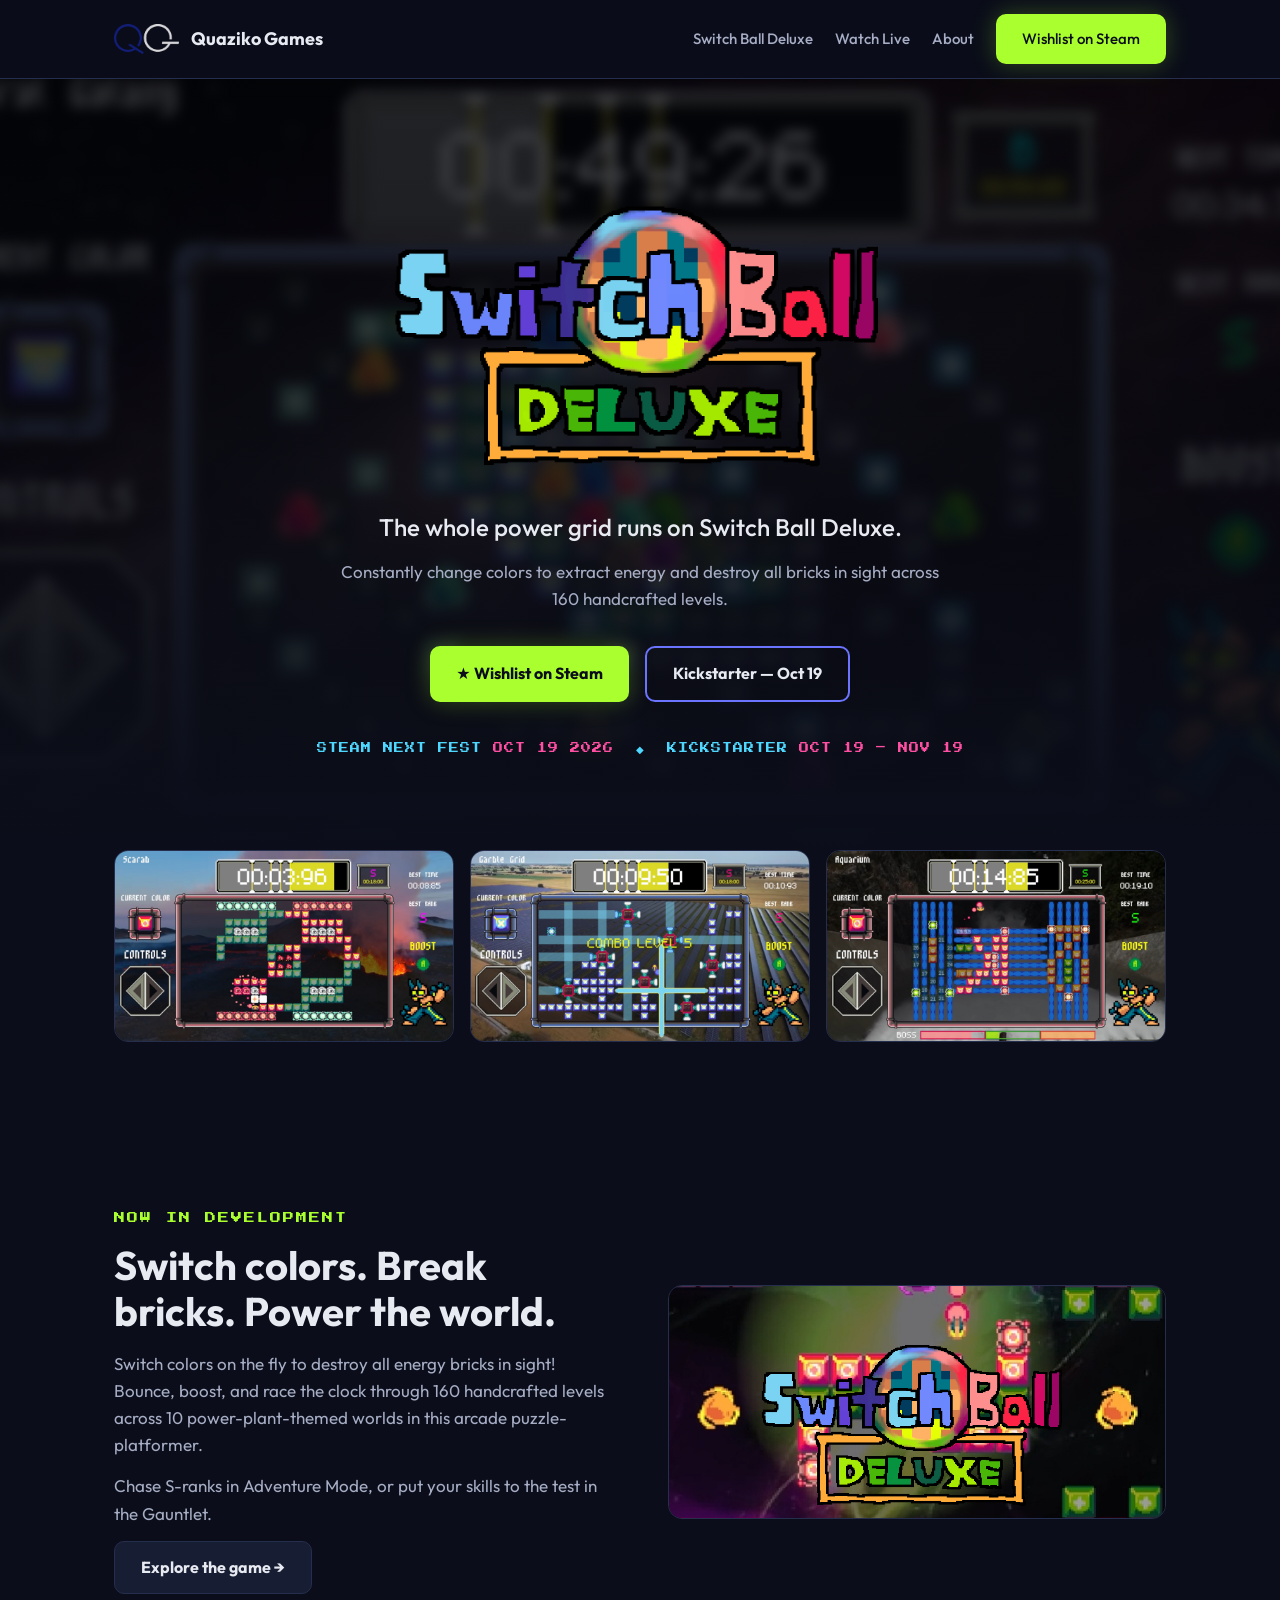
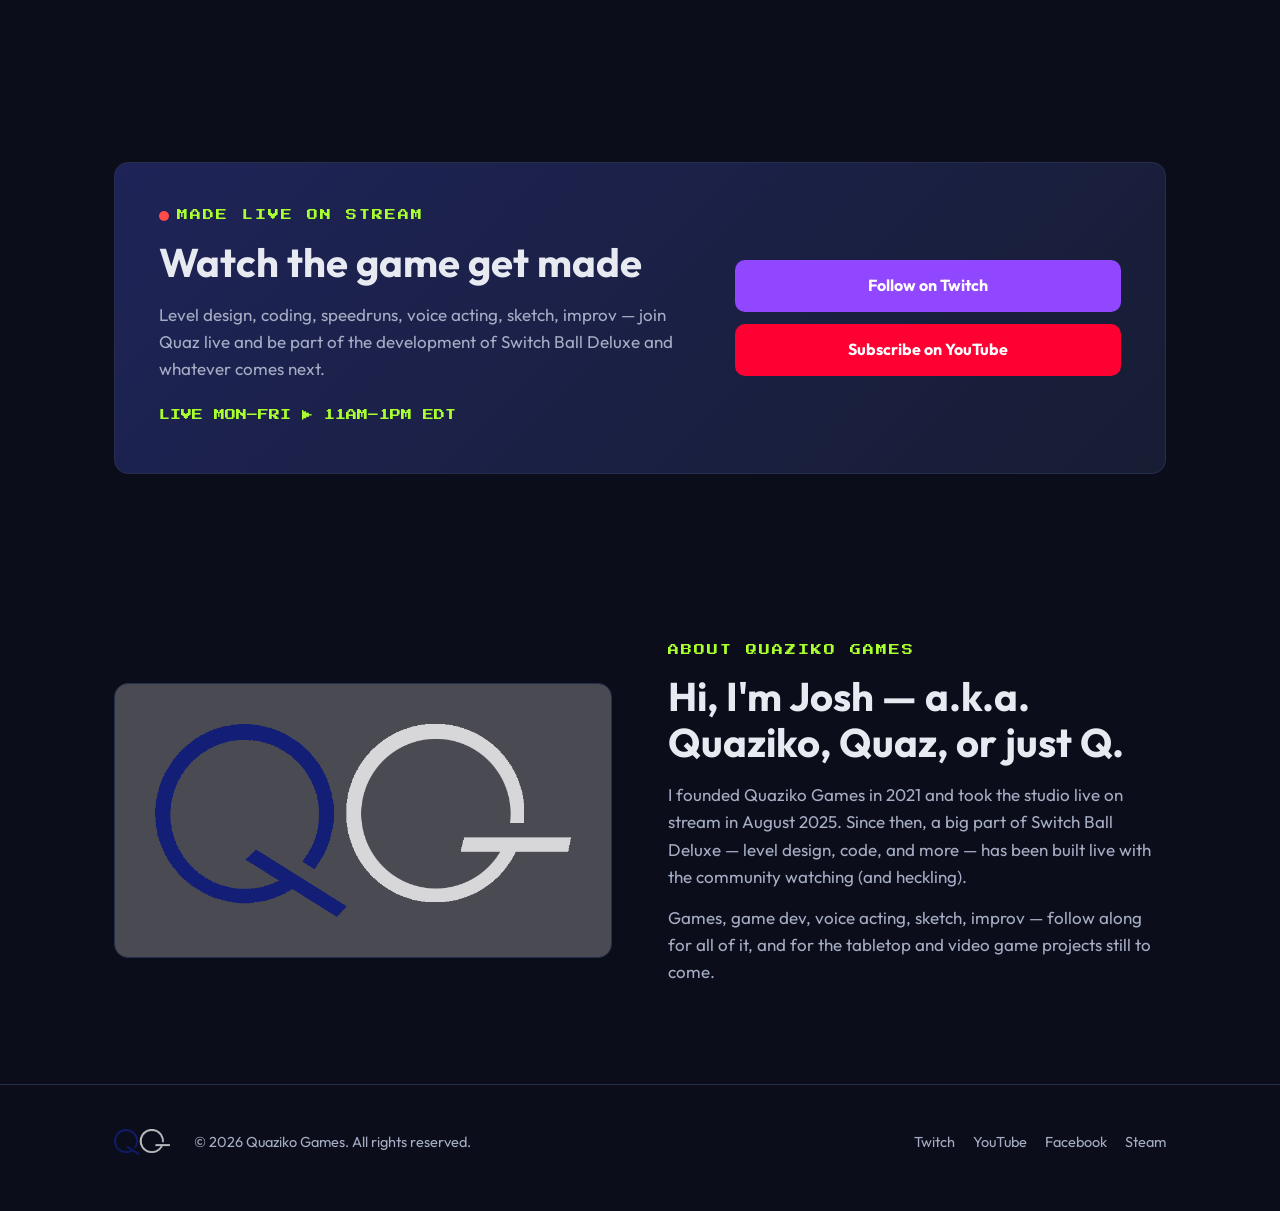
==== index.html @ 096f10c2 "Quaziko Games site prototype: home + Switch Ball Deluxe pages Co-Authored-By: Claude Fable 5 <norepl" ====
<!DOCTYPE html>
<html lang="en">
<head>
  <meta charset="UTF-8">
  <meta name="viewport" content="width=device-width, initial-scale=1.0">
  <title>Quaziko Games — Home of Switch Ball Deluxe</title>
  <meta name="description" content="Quaziko Games is the indie studio of Josh 'Quaziko' Hall — maker of Switch Ball Deluxe, streaming game development and more live Monday–Friday.">
  <meta property="og:title" content="Quaziko Games">
  <meta property="og:description" content="Home of Switch Ball Deluxe — wishlist now on Steam. Kickstarter launching October 19, 2026.">
  <meta property="og:image" content="assets/img/brand/sbd-capsule.png">
  <link rel="icon" type="image/png" href="assets/img/brand/qg-mark.png">
  <link rel="preconnect" href="https://fonts.googleapis.com">
  <link rel="preconnect" href="https://fonts.gstatic.com" crossorigin>
  <link href="https://fonts.googleapis.com/css2?family=Outfit:wght@400;500;700;800&family=Press+Start+2P&display=swap" rel="stylesheet">
  <link rel="stylesheet" href="css/style.css">
</head>
<body>

  <nav class="nav">
    <div class="nav-inner">
      <a class="nav-brand" href="index.html">
        <img src="assets/img/brand/qg-logo.png" alt="Quaziko Games logo">
        Quaziko Games
      </a>
      <div class="nav-links">
        <a href="switchballdeluxe/">Switch Ball Deluxe</a>
        <a href="#live">Watch Live</a>
        <a href="#about">About</a>
        <a class="btn btn-steam" href="https://store.steampowered.com/app/4929670/Switch_Ball_Deluxe/" target="_blank" rel="noopener">Wishlist on Steam</a>
      </div>
    </div>
  </nav>

  <!-- ============ HERO: Switch Ball Deluxe ============ -->
  <header class="hero">
    <div class="hero-bg" style="background-image: url('assets/img/screens/SpiralGalaxy_Wormholes.jpg');"></div>
    <div class="wrap">
      <img class="hero-logo" src="assets/img/brand/sbd-logo.png" alt="Switch Ball Deluxe">
      <p class="tagline">The whole power grid runs on Switch Ball Deluxe.</p>
      <p class="sub">Constantly change colors to extract energy and destroy all bricks in sight across 160 handcrafted levels.</p>
      <div class="hero-ctas">
        <a class="btn btn-steam" href="https://store.steampowered.com/app/4929670/Switch_Ball_Deluxe/" target="_blank" rel="noopener">&#9733; Wishlist on Steam</a>
        <a class="btn btn-ks" href="switchballdeluxe/#kickstarter">Kickstarter — Oct 19</a>
      </div>
      <div class="hero-dates">
        STEAM NEXT FEST <span>OCT 19 2026</span> &nbsp;&#9670;&nbsp; KICKSTARTER <span>OCT 19 – NOV 19</span>
      </div>
    </div>
  </header>

  <!-- ============ SCREENSHOT STRIP ============ -->
  <div class="shots-strip">
    <div class="wrap">
      <div class="shots-grid">
        <a href="assets/img/screens/Scarab_Volcano.jpg" class="zoom"><img src="assets/img/screens/Scarab_Volcano.jpg" alt="Scarab level over a volcano backdrop" loading="lazy"></a>
        <a href="assets/img/screens/Solar_Combo.jpg" class="zoom"><img src="assets/img/screens/Solar_Combo.jpg" alt="Combo level 5 in a solar farm level" loading="lazy"></a>
        <a href="assets/img/screens/Aquarium_Boss.jpg" class="zoom"><img src="assets/img/screens/Aquarium_Boss.jpg" alt="Aquarium boss fight" loading="lazy"></a>
      </div>
    </div>
  </div>

  <!-- ============ GAME BLURB ============ -->
  <section>
    <div class="wrap split">
      <div>
        <div class="eyebrow">Now in development</div>
        <h2>Switch colors. Break bricks. Power the world.</h2>
        <p>Switch colors on the fly to destroy all energy bricks in sight! Bounce, boost, and race the clock through 160 handcrafted levels across 10 power-plant-themed worlds in this arcade puzzle-platformer.</p>
        <p>Chase S-ranks in Adventure Mode, or put your skills to the test in the Gauntlet.</p>
        <a class="btn btn-ghost" href="switchballdeluxe/">Explore the game &rarr;</a>
      </div>
      <div class="media">
        <img src="assets/img/brand/sbd-capsule.png" alt="Switch Ball Deluxe key art" loading="lazy">
      </div>
    </div>
  </section>

  <!-- ============ LIVE ============ -->
  <section id="live">
    <div class="wrap">
      <div class="live-banner">
        <div>
          <div class="eyebrow"><span class="live-dot"></span>Made live on stream</div>
          <h2>Watch the game get made</h2>
          <p style="color: var(--text-dim); margin-bottom: 22px;">Level design, coding, speedruns, voice acting, sketch, improv — join Quaz live and be part of the development of Switch Ball Deluxe and whatever comes next.</p>
          <div class="schedule">LIVE MON–FRI &#9654; 11AM–1PM EDT</div>
        </div>
        <div class="live-ctas">
          <a class="btn btn-twitch" href="https://www.twitch.tv/quazikogames" target="_blank" rel="noopener">Follow on Twitch</a>
          <a class="btn btn-yt" href="https://www.youtube.com/@quazikogames" target="_blank" rel="noopener">Subscribe on YouTube</a>
        </div>
      </div>
    </div>
  </section>

  <!-- ============ ABOUT ============ -->
  <section id="about">
    <div class="wrap split">
      <div class="media" style="background: #4a4a52; padding: 40px;">
        <img src="assets/img/brand/qg-logo.png" alt="Quaziko Games logo" loading="lazy">
      </div>
      <div>
        <div class="eyebrow">About Quaziko Games</div>
        <h2>Hi, I'm Josh — a.k.a. Quaziko, Quaz, or just Q.</h2>
        <p>I founded Quaziko Games in 2021 and took the studio live on stream in August 2025. Since then, a big part of Switch Ball Deluxe — level design, code, and more — has been built live with the community watching (and heckling).</p>
        <p>Games, game dev, voice acting, sketch, improv — follow along for all of it, and for the tabletop and video game projects still to come.</p>
      </div>
    </div>
  </section>

  <footer>
    <div class="wrap foot-inner">
      <img src="assets/img/brand/qg-logo.png" alt="Quaziko Games">
      <span>&copy; 2026 Quaziko Games. All rights reserved.</span>
      <div class="foot-links">
        <a href="https://www.twitch.tv/quazikogames" target="_blank" rel="noopener">Twitch</a>
        <a href="https://www.youtube.com/@quazikogames" target="_blank" rel="noopener">YouTube</a>
        <a href="https://www.facebook.com/quazikogames" target="_blank" rel="noopener">Facebook</a>
        <a href="https://store.steampowered.com/app/4929670/Switch_Ball_Deluxe/" target="_blank" rel="noopener">Steam</a>
      </div>
    </div>
  </footer>

  <div class="lightbox" id="lightbox"><img src="" alt="Screenshot enlarged"></div>
  <script src="js/main.js"></script>
</body>
</html>
---- css/style.css ----
/* ==========================================================
   Quaziko Games — site stylesheet
   Palette: dark base, Quaziko navy/gray brand, neon accents
   ========================================================== */

:root {
  --bg: #0b0e1a;
  --bg-raise: #121729;
  --bg-card: #171d33;
  --line: #262e4d;
  --text: #e8eaf2;
  --text-dim: #a6adc4;
  --navy: #2b309b;          /* Quaziko Q blue, brightened for dark bg */
  --navy-bright: #6b74ff;
  --neon: #aaff2e;          /* SBD UI green */
  --pink: #ff4fa3;
  --cyan: #4fd8ff;
  --radius: 14px;
  --maxw: 1100px;
}

* { margin: 0; padding: 0; box-sizing: border-box; }

html { scroll-behavior: smooth; }

body {
  background: var(--bg);
  color: var(--text);
  font-family: "Outfit", system-ui, -apple-system, "Segoe UI", sans-serif;
  font-size: 17px;
  line-height: 1.6;
  -webkit-font-smoothing: antialiased;
}

img { max-width: 100%; display: block; }

a { color: var(--navy-bright); text-decoration: none; }
a:hover { text-decoration: underline; }

.wrap { max-width: var(--maxw); margin: 0 auto; padding: 0 24px; }

/* ---------- pixel eyebrow labels ---------- */
.eyebrow {
  font-family: "Press Start 2P", monospace;
  font-size: 11px;
  letter-spacing: 2px;
  color: var(--neon);
  text-transform: uppercase;
  margin-bottom: 14px;
}

h1, h2, h3 { font-weight: 700; line-height: 1.15; }
h2 { font-size: clamp(28px, 4vw, 40px); margin-bottom: 16px; }
h3 { font-size: 22px; margin-bottom: 8px; }

.lead { color: var(--text-dim); font-size: 19px; max-width: 640px; }

section { padding: 84px 0; }

/* ---------- nav ---------- */
.nav {
  position: sticky; top: 0; z-index: 50;
  background: rgba(11, 14, 26, 0.85);
  backdrop-filter: blur(10px);
  border-bottom: 1px solid var(--line);
}
.nav-inner {
  max-width: var(--maxw); margin: 0 auto; padding: 14px 24px;
  display: flex; align-items: center; gap: 28px;
}
.nav-brand {
  display: flex; align-items: center; gap: 12px;
  font-weight: 700; font-size: 18px; color: var(--text);
}
.nav-brand:hover { text-decoration: none; }
.nav-brand img { height: 30px; width: auto; }
.nav-links { display: flex; gap: 22px; margin-left: auto; align-items: center; }
.nav-links a { color: var(--text-dim); font-weight: 500; font-size: 15px; }
.nav-links a:hover { color: var(--text); text-decoration: none; }
.nav-links a.btn { color: #0b0e1a; }

/* ---------- buttons ---------- */
.btn {
  display: inline-flex; align-items: center; gap: 10px;
  padding: 13px 26px; border-radius: 10px;
  font-weight: 700; font-size: 16px;
  transition: transform 0.12s ease, box-shadow 0.12s ease;
}
.btn:hover { text-decoration: none; transform: translateY(-2px); }
.btn-steam {
  background: var(--neon); color: #0b0e1a;
  box-shadow: 0 0 24px rgba(170, 255, 46, 0.25);
}
.btn-steam:hover { box-shadow: 0 0 34px rgba(170, 255, 46, 0.45); }
.btn-ks {
  background: transparent; color: var(--text);
  border: 2px solid var(--navy-bright);
}
.btn-ks:hover { background: rgba(107, 116, 255, 0.12); }
.btn-ghost {
  background: var(--bg-card); color: var(--text);
  border: 1px solid var(--line);
}
.btn small { font-weight: 500; opacity: 0.75; font-size: 12px; }

/* ---------- hero ---------- */
.hero {
  position: relative; overflow: hidden;
  padding: 110px 0 90px;
  text-align: center;
}
.hero-bg {
  position: absolute; inset: 0; z-index: -2;
  background-size: cover; background-position: center;
  filter: blur(6px) brightness(0.32) saturate(1.2);
  transform: scale(1.06);
}
.hero::after {
  content: ""; position: absolute; inset: 0; z-index: -1;
  background: linear-gradient(180deg, rgba(11,14,26,0.25) 0%, rgba(11,14,26,0.55) 60%, var(--bg) 100%);
}
.hero-logo { max-width: 520px; width: 82%; margin: 0 auto 26px; }
.hero .tagline {
  font-size: clamp(19px, 2.6vw, 24px);
  color: var(--text); max-width: 720px; margin: 0 auto 12px;
  font-weight: 500;
}
.hero .sub { color: var(--text-dim); max-width: 620px; margin: 0 auto 34px; }
.hero-ctas { display: flex; gap: 16px; justify-content: center; flex-wrap: wrap; }
.hero-dates {
  margin-top: 34px;
  font-family: "Press Start 2P", monospace;
  font-size: 10px; letter-spacing: 1px; line-height: 2.4;
  color: var(--cyan);
}
.hero-dates span { color: var(--pink); }

/* ---------- screenshot strip ---------- */
.shots-strip { padding: 0 0 84px; }
.shots-grid {
  display: grid; grid-template-columns: repeat(3, 1fr); gap: 16px;
}
.shots-grid a {
  border-radius: var(--radius); overflow: hidden;
  border: 1px solid var(--line);
  transition: transform 0.15s ease, border-color 0.15s ease;
}
.shots-grid a:hover { transform: translateY(-4px); border-color: var(--navy-bright); }
.shots-grid img { aspect-ratio: 16/9; object-fit: cover; width: 100%; }

/* ---------- feature cards ---------- */
.cards { display: grid; grid-template-columns: repeat(3, 1fr); gap: 20px; margin-top: 40px; }
.card {
  background: var(--bg-card); border: 1px solid var(--line);
  border-radius: var(--radius); padding: 26px;
}
.card .ico { font-size: 30px; margin-bottom: 12px; }
.card p { color: var(--text-dim); font-size: 15.5px; }

/* ---------- split sections ---------- */
.split {
  display: grid; grid-template-columns: 1fr 1fr; gap: 56px; align-items: center;
}
.split .media {
  border-radius: var(--radius); overflow: hidden; border: 1px solid var(--line);
}
.split p { color: var(--text-dim); margin-bottom: 14px; }

/* ---------- live / streaming ---------- */
.live-banner {
  background: linear-gradient(135deg, rgba(43,48,155,0.35), rgba(23,29,51,0.9)),
              var(--bg-card);
  border: 1px solid var(--line);
  border-radius: var(--radius);
  padding: 44px;
  display: grid; grid-template-columns: 1.4fr 1fr; gap: 36px; align-items: center;
}
.live-dot {
  display: inline-block; width: 10px; height: 10px; border-radius: 50%;
  background: #ff4b4b; margin-right: 8px;
  animation: pulse 1.6s infinite;
}
@keyframes pulse { 0%,100% { opacity: 1; } 50% { opacity: 0.35; } }
.live-banner .schedule {
  font-family: "Press Start 2P", monospace;
  font-size: 11px; line-height: 2.2; color: var(--neon);
}
.live-ctas { display: flex; flex-direction: column; gap: 12px; }
.live-ctas .btn { justify-content: center; }
.btn-twitch { background: #9146ff; color: #fff; }
.btn-yt { background: #ff0033; color: #fff; }

/* ---------- socials footer ---------- */
footer {
  border-top: 1px solid var(--line);
  padding: 44px 0 56px;
  color: var(--text-dim); font-size: 14.5px;
}
.foot-inner {
  display: flex; align-items: center; gap: 24px; flex-wrap: wrap;
}
.foot-inner img { height: 26px; opacity: 0.85; }
.foot-links { display: flex; gap: 18px; margin-left: auto; }
.foot-links a { color: var(--text-dim); }
.foot-links a:hover { color: var(--text); }

/* ---------- game page ---------- */
.gallery { display: grid; grid-template-columns: repeat(3, 1fr); gap: 14px; }
.gallery a {
  border-radius: 10px; overflow: hidden; border: 1px solid var(--line);
  transition: transform 0.15s ease, border-color 0.15s ease;
}
.gallery a:hover { transform: scale(1.02); border-color: var(--neon); }
.gallery img { aspect-ratio: 16/9; object-fit: cover; width: 100%; }

.timeline {
  display: grid; grid-template-columns: repeat(2, 1fr); gap: 20px; margin-top: 36px;
}
.timeline .card strong { color: var(--cyan); display: block; margin-bottom: 6px; font-size: 14px; letter-spacing: 1px; text-transform: uppercase; }
.timeline .card .date { font-size: 24px; font-weight: 700; color: var(--text); margin-bottom: 8px; }

/* ---------- lightbox ---------- */
.lightbox {
  position: fixed; inset: 0; z-index: 100;
  background: rgba(5, 7, 14, 0.92);
  display: none; align-items: center; justify-content: center;
  padding: 4vh 4vw; cursor: zoom-out;
}
.lightbox.open { display: flex; }
.lightbox img {
  max-width: 100%; max-height: 100%;
  border-radius: 8px; box-shadow: 0 20px 80px rgba(0,0,0,0.6);
}

/* ---------- responsive ---------- */
@media (max-width: 880px) {
  section { padding: 60px 0; }
  .cards, .shots-grid, .gallery { grid-template-columns: repeat(2, 1fr); }
  .split, .live-banner, .timeline { grid-template-columns: 1fr; }
  .split .media { order: -1; }
  .nav-links a:not(.btn) { display: none; }
}
@media (max-width: 540px) {
  .shots-grid, .gallery { grid-template-columns: 1fr; }
  .cards { grid-template-columns: 1fr; }
  .hero { padding: 70px 0 60px; }
}
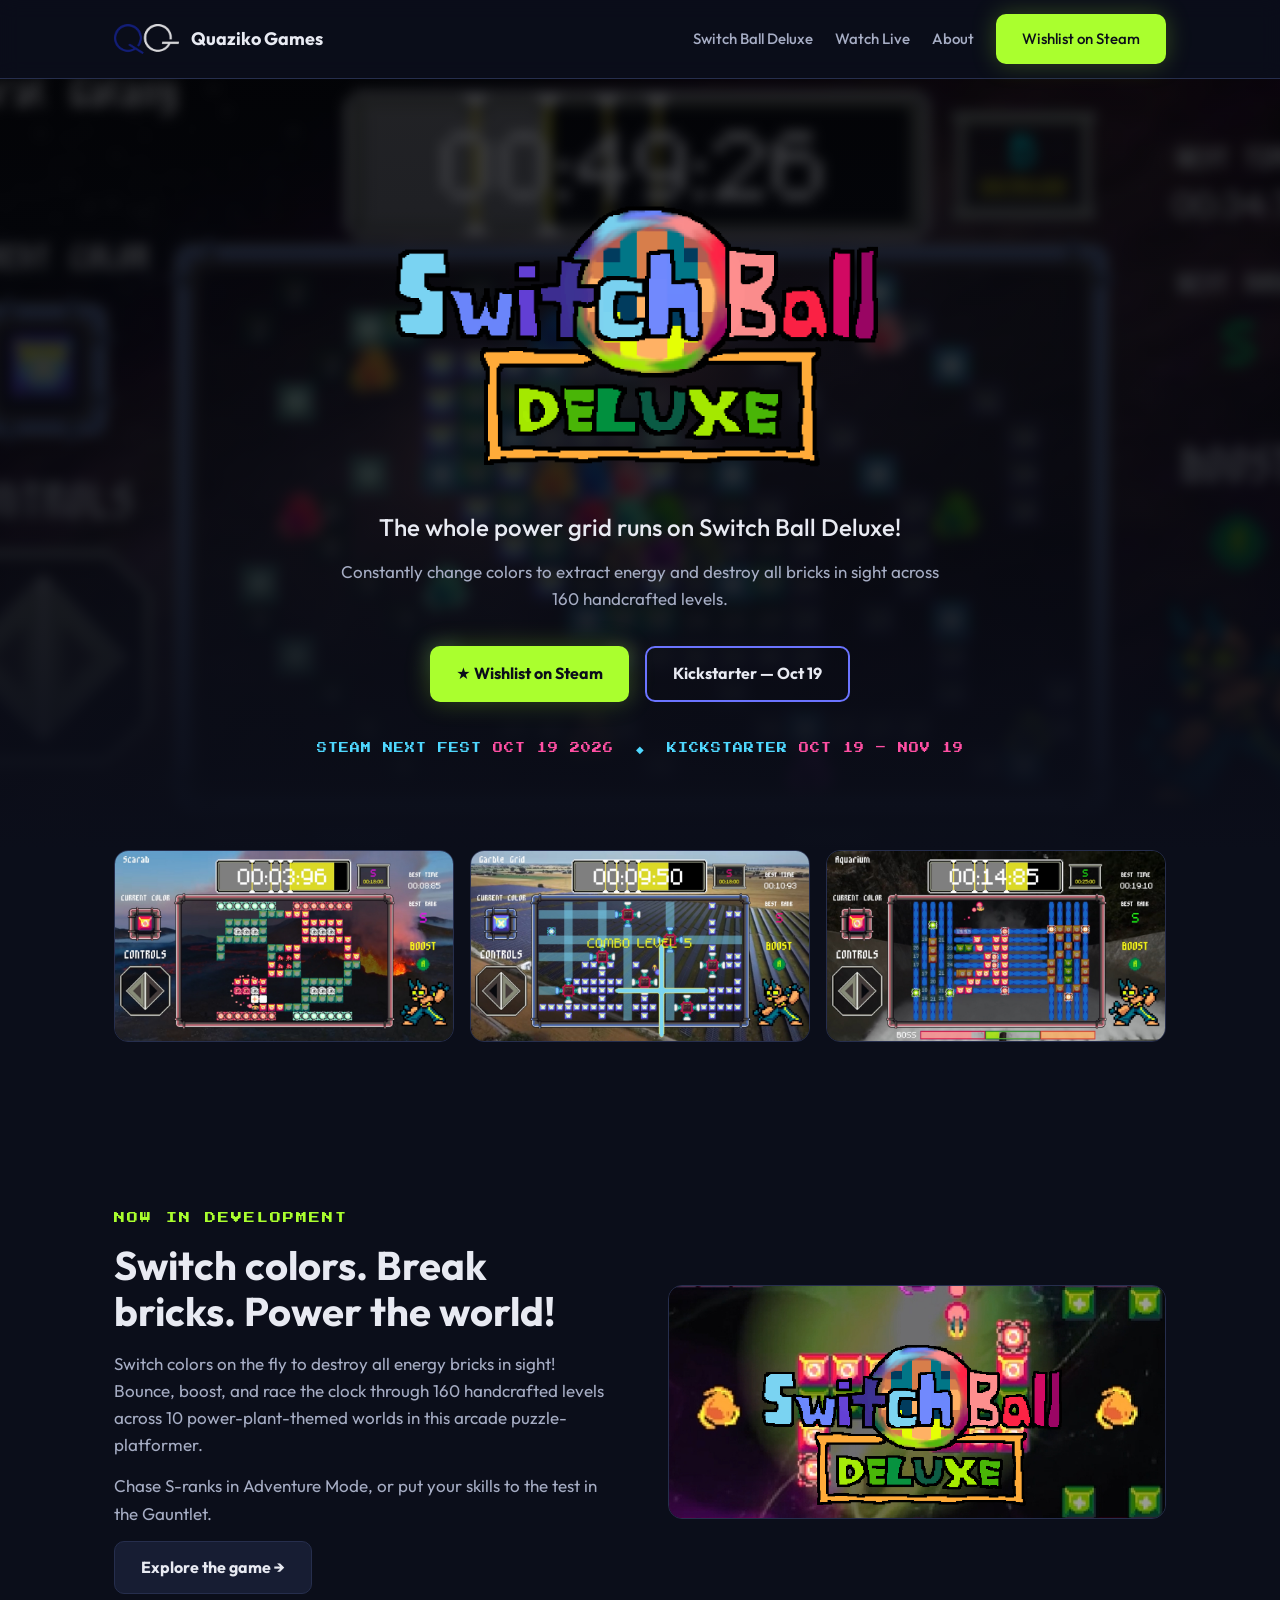
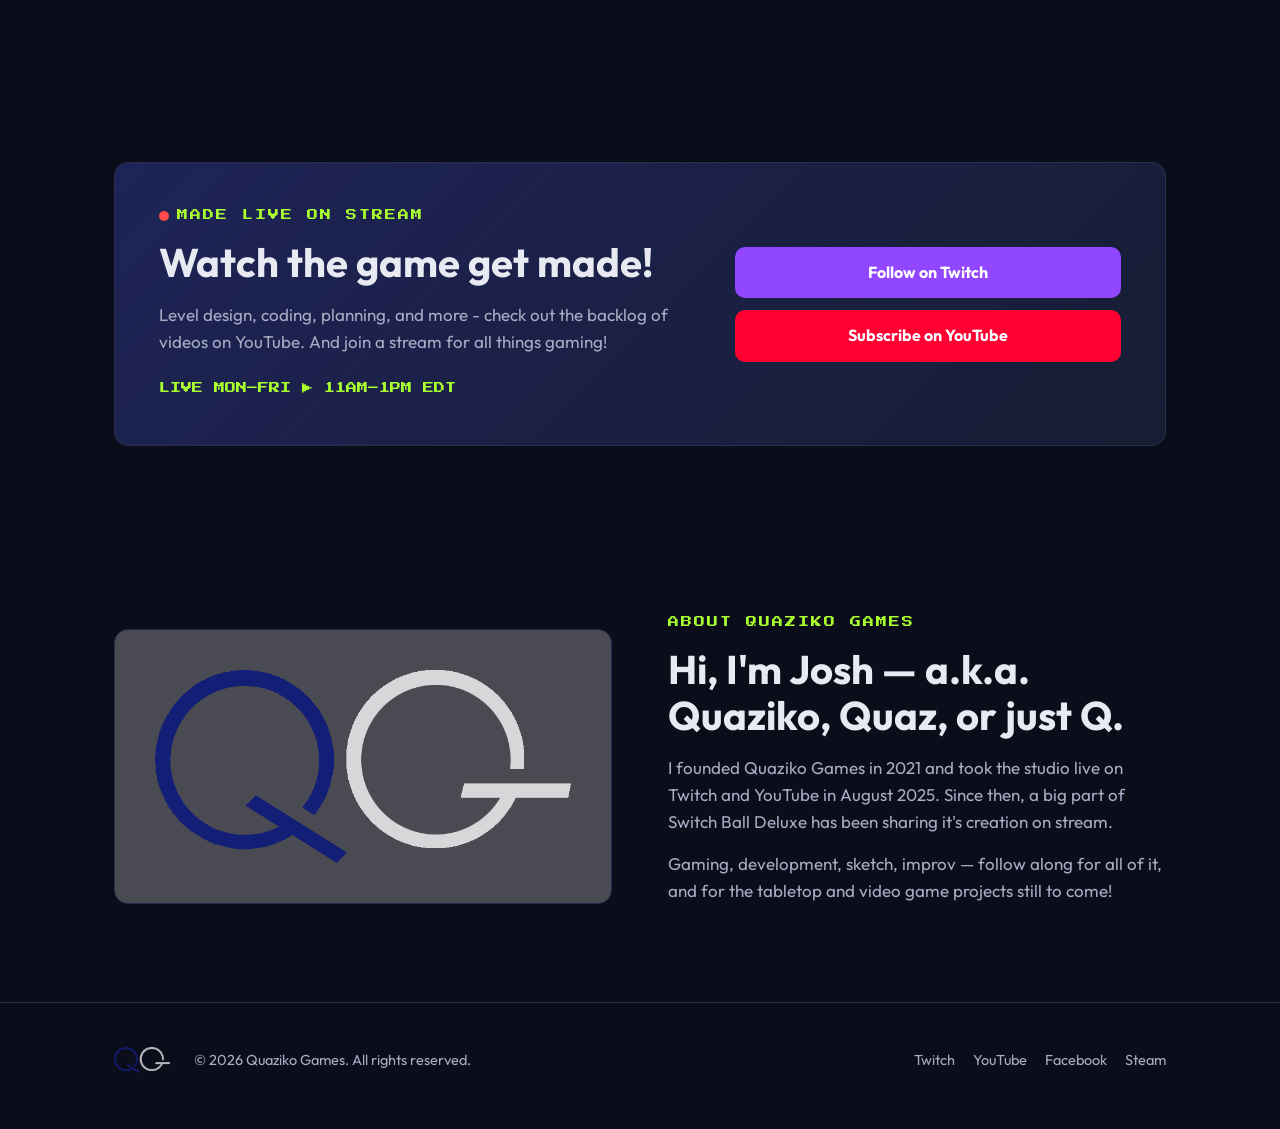
==== commit 4afac3c1: "Index page text updates" ====
--- a/index.html
+++ b/index.html
@@ -36,7 +36,7 @@
     <div class="hero-bg" style="background-image: url('assets/img/screens/SpiralGalaxy_Wormholes.jpg');"></div>
     <div class="wrap">
       <img class="hero-logo" src="assets/img/brand/sbd-logo.png" alt="Switch Ball Deluxe">
-      <p class="tagline">The whole power grid runs on Switch Ball Deluxe.</p>
+      <p class="tagline">The whole power grid runs on Switch Ball Deluxe!</p>
       <p class="sub">Constantly change colors to extract energy and destroy all bricks in sight across 160 handcrafted levels.</p>
       <div class="hero-ctas">
         <a class="btn btn-steam" href="https://store.steampowered.com/app/4929670/Switch_Ball_Deluxe/" target="_blank" rel="noopener">&#9733; Wishlist on Steam</a>
@@ -64,7 +64,7 @@
     <div class="wrap split">
       <div>
         <div class="eyebrow">Now in development</div>
-        <h2>Switch colors. Break bricks. Power the world.</h2>
+        <h2>Switch colors. Break bricks. Power the world!</h2>
         <p>Switch colors on the fly to destroy all energy bricks in sight! Bounce, boost, and race the clock through 160 handcrafted levels across 10 power-plant-themed worlds in this arcade puzzle-platformer.</p>
         <p>Chase S-ranks in Adventure Mode, or put your skills to the test in the Gauntlet.</p>
         <a class="btn btn-ghost" href="switchballdeluxe/">Explore the game &rarr;</a>
@@ -81,8 +81,8 @@
       <div class="live-banner">
         <div>
           <div class="eyebrow"><span class="live-dot"></span>Made live on stream</div>
-          <h2>Watch the game get made</h2>
-          <p style="color: var(--text-dim); margin-bottom: 22px;">Level design, coding, speedruns, voice acting, sketch, improv — join Quaz live and be part of the development of Switch Ball Deluxe and whatever comes next.</p>
+          <h2>Watch the game get made!</h2>
+          <p style="color: var(--text-dim); margin-bottom: 22px;">Level design, coding, planning, and more - check out the backlog of videos on YouTube. And join a stream for all things gaming!</p>
           <div class="schedule">LIVE MON–FRI &#9654; 11AM–1PM EDT</div>
         </div>
         <div class="live-ctas">
@@ -102,8 +102,8 @@
       <div>
         <div class="eyebrow">About Quaziko Games</div>
         <h2>Hi, I'm Josh — a.k.a. Quaziko, Quaz, or just Q.</h2>
-        <p>I founded Quaziko Games in 2021 and took the studio live on stream in August 2025. Since then, a big part of Switch Ball Deluxe — level design, code, and more — has been built live with the community watching (and heckling).</p>
-        <p>Games, game dev, voice acting, sketch, improv — follow along for all of it, and for the tabletop and video game projects still to come.</p>
+        <p>I founded Quaziko Games in 2021 and took the studio live on Twitch and YouTube in August 2025. Since then, a big part of Switch Ball Deluxe has been sharing it's creation on stream.</p>
+        <p>Gaming, development, sketch, improv — follow along for all of it, and for the tabletop and video game projects still to come!</p>
       </div>
     </div>
   </section>
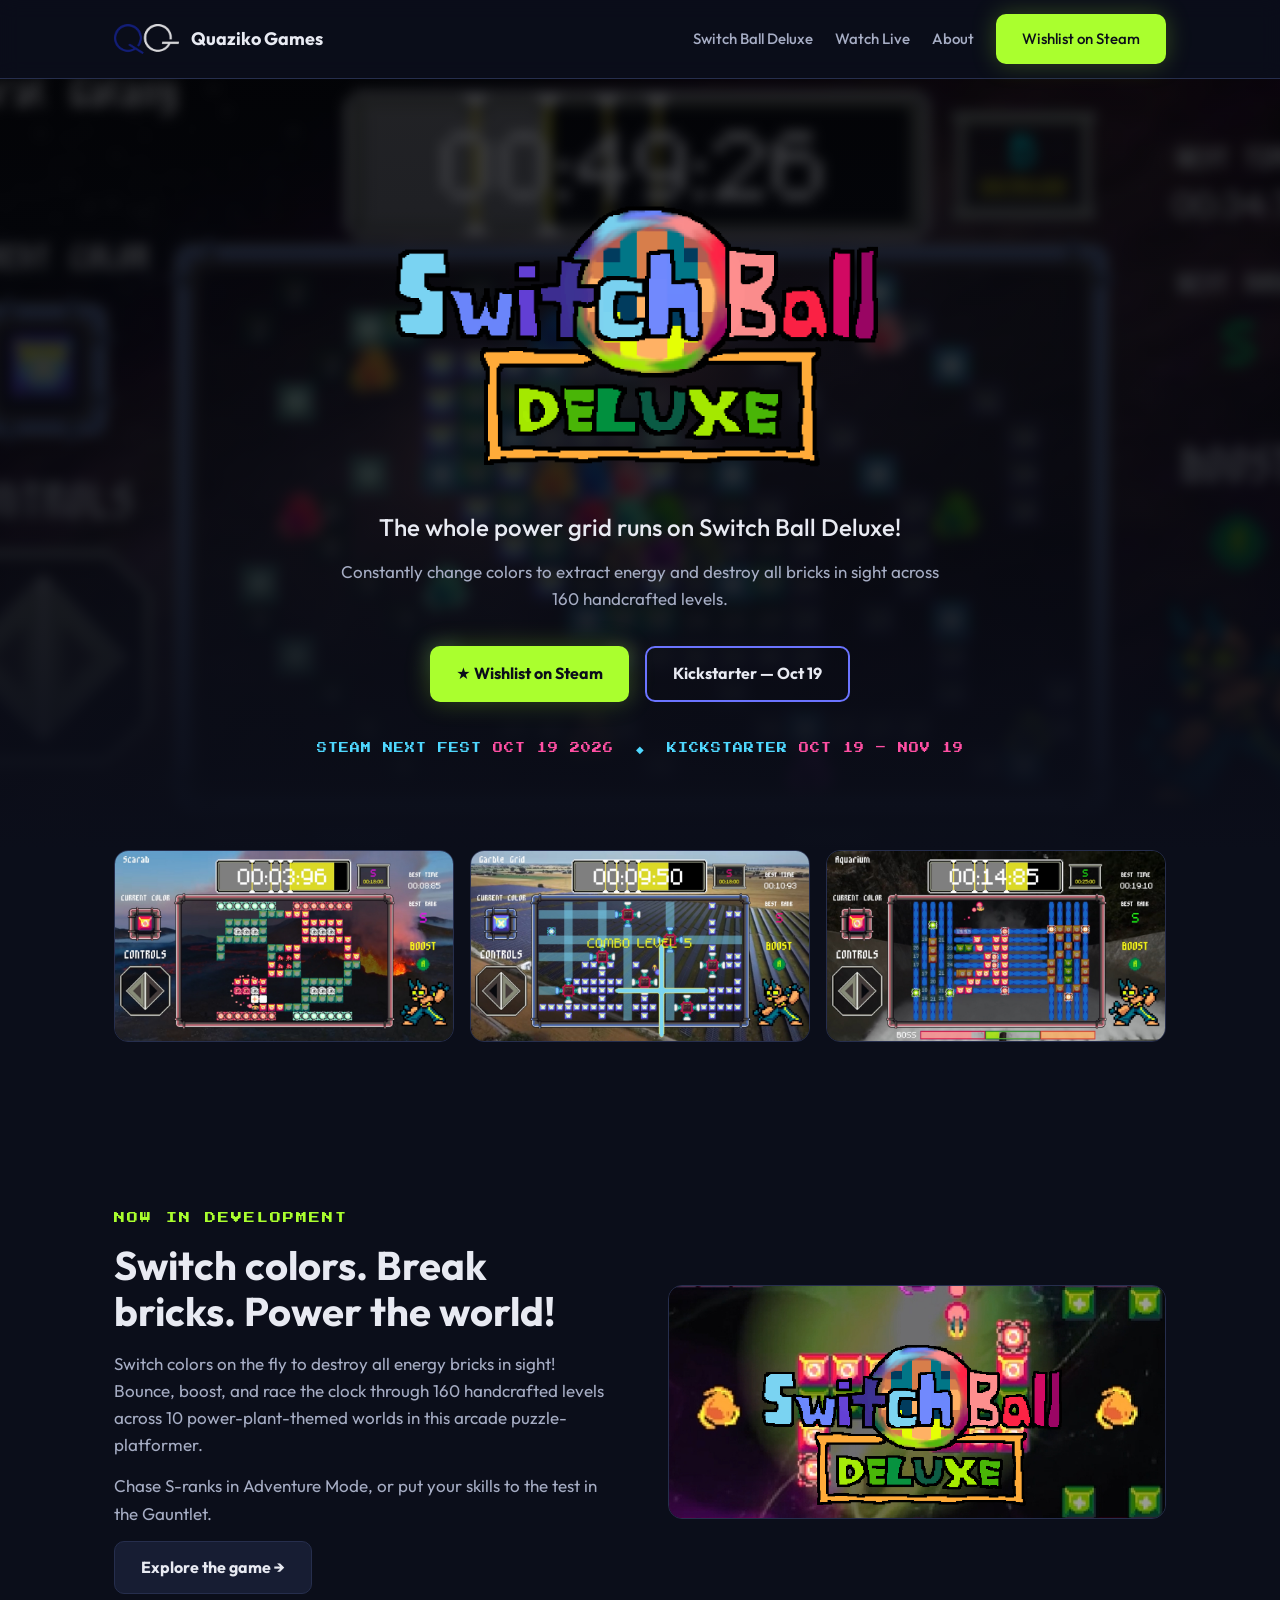
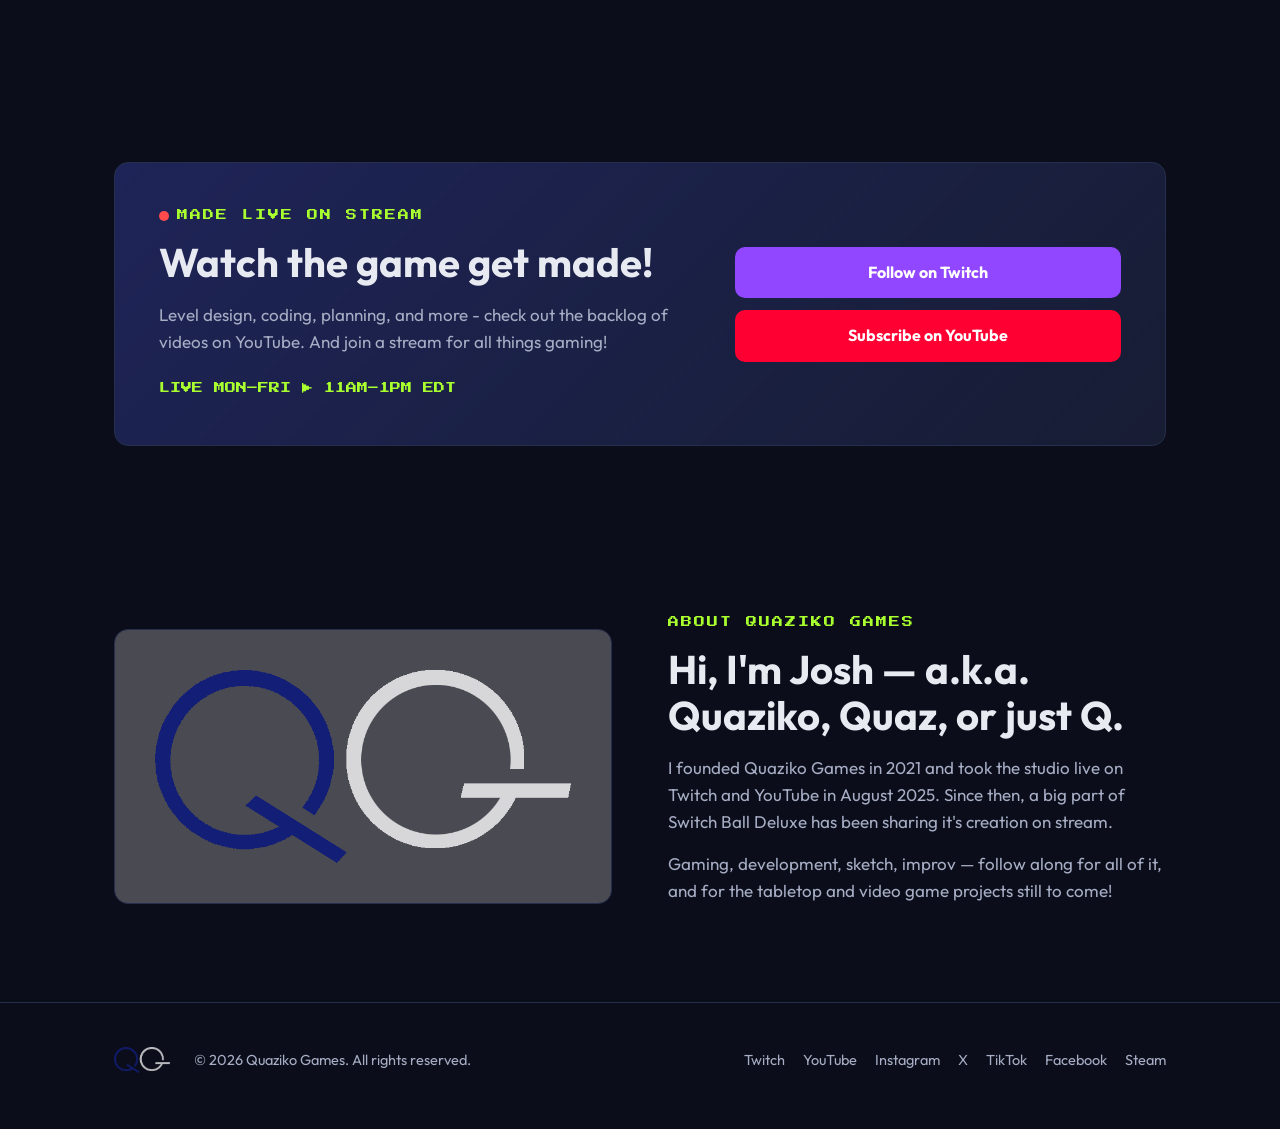
==== commit c9067c85: "Embed tutorial video as game-page centerpiece, trim feature cards to three, add Instagram/X/TikTok t" ====
--- a/index.html
+++ b/index.html
@@ -115,6 +115,9 @@
       <div class="foot-links">
         <a href="https://www.twitch.tv/quazikogames" target="_blank" rel="noopener">Twitch</a>
         <a href="https://www.youtube.com/@quazikogames" target="_blank" rel="noopener">YouTube</a>
+        <a href="https://www.instagram.com/quazikogames/" target="_blank" rel="noopener">Instagram</a>
+        <a href="https://x.com/QuazikoGames" target="_blank" rel="noopener">X</a>
+        <a href="https://www.tiktok.com/@quazikogames" target="_blank" rel="noopener">TikTok</a>
         <a href="https://www.facebook.com/quazikogames" target="_blank" rel="noopener">Facebook</a>
         <a href="https://store.steampowered.com/app/4929670/Switch_Ball_Deluxe/" target="_blank" rel="noopener">Steam</a>
       </div>
--- a/css/style.css
+++ b/css/style.css
@@ -148,6 +148,19 @@
 .shots-grid a:hover { transform: translateY(-4px); border-color: var(--navy-bright); }
 .shots-grid img { aspect-ratio: 16/9; object-fit: cover; width: 100%; }
 
+/* ---------- video embed ---------- */
+.video-frame {
+  position: relative; width: 100%; max-width: 920px; margin: 0 auto;
+  aspect-ratio: 16 / 9;
+  border-radius: var(--radius); overflow: hidden;
+  border: 1px solid var(--line);
+  box-shadow: 0 24px 70px rgba(0, 0, 0, 0.45);
+  background: #000;
+}
+.video-frame iframe {
+  position: absolute; inset: 0; width: 100%; height: 100%; border: 0;
+}
+
 /* ---------- feature cards ---------- */
 .cards { display: grid; grid-template-columns: repeat(3, 1fr); gap: 20px; margin-top: 40px; }
 .card {
@@ -214,7 +227,7 @@
 .gallery img { aspect-ratio: 16/9; object-fit: cover; width: 100%; }
 
 .timeline {
-  display: grid; grid-template-columns: repeat(2, 1fr); gap: 20px; margin-top: 36px;
+  display: grid; grid-template-columns: repeat(auto-fit, minmax(260px, 1fr)); gap: 20px; margin-top: 36px;
 }
 .timeline .card strong { color: var(--cyan); display: block; margin-bottom: 6px; font-size: 14px; letter-spacing: 1px; text-transform: uppercase; }
 .timeline .card .date { font-size: 24px; font-weight: 700; color: var(--text); margin-bottom: 8px; }
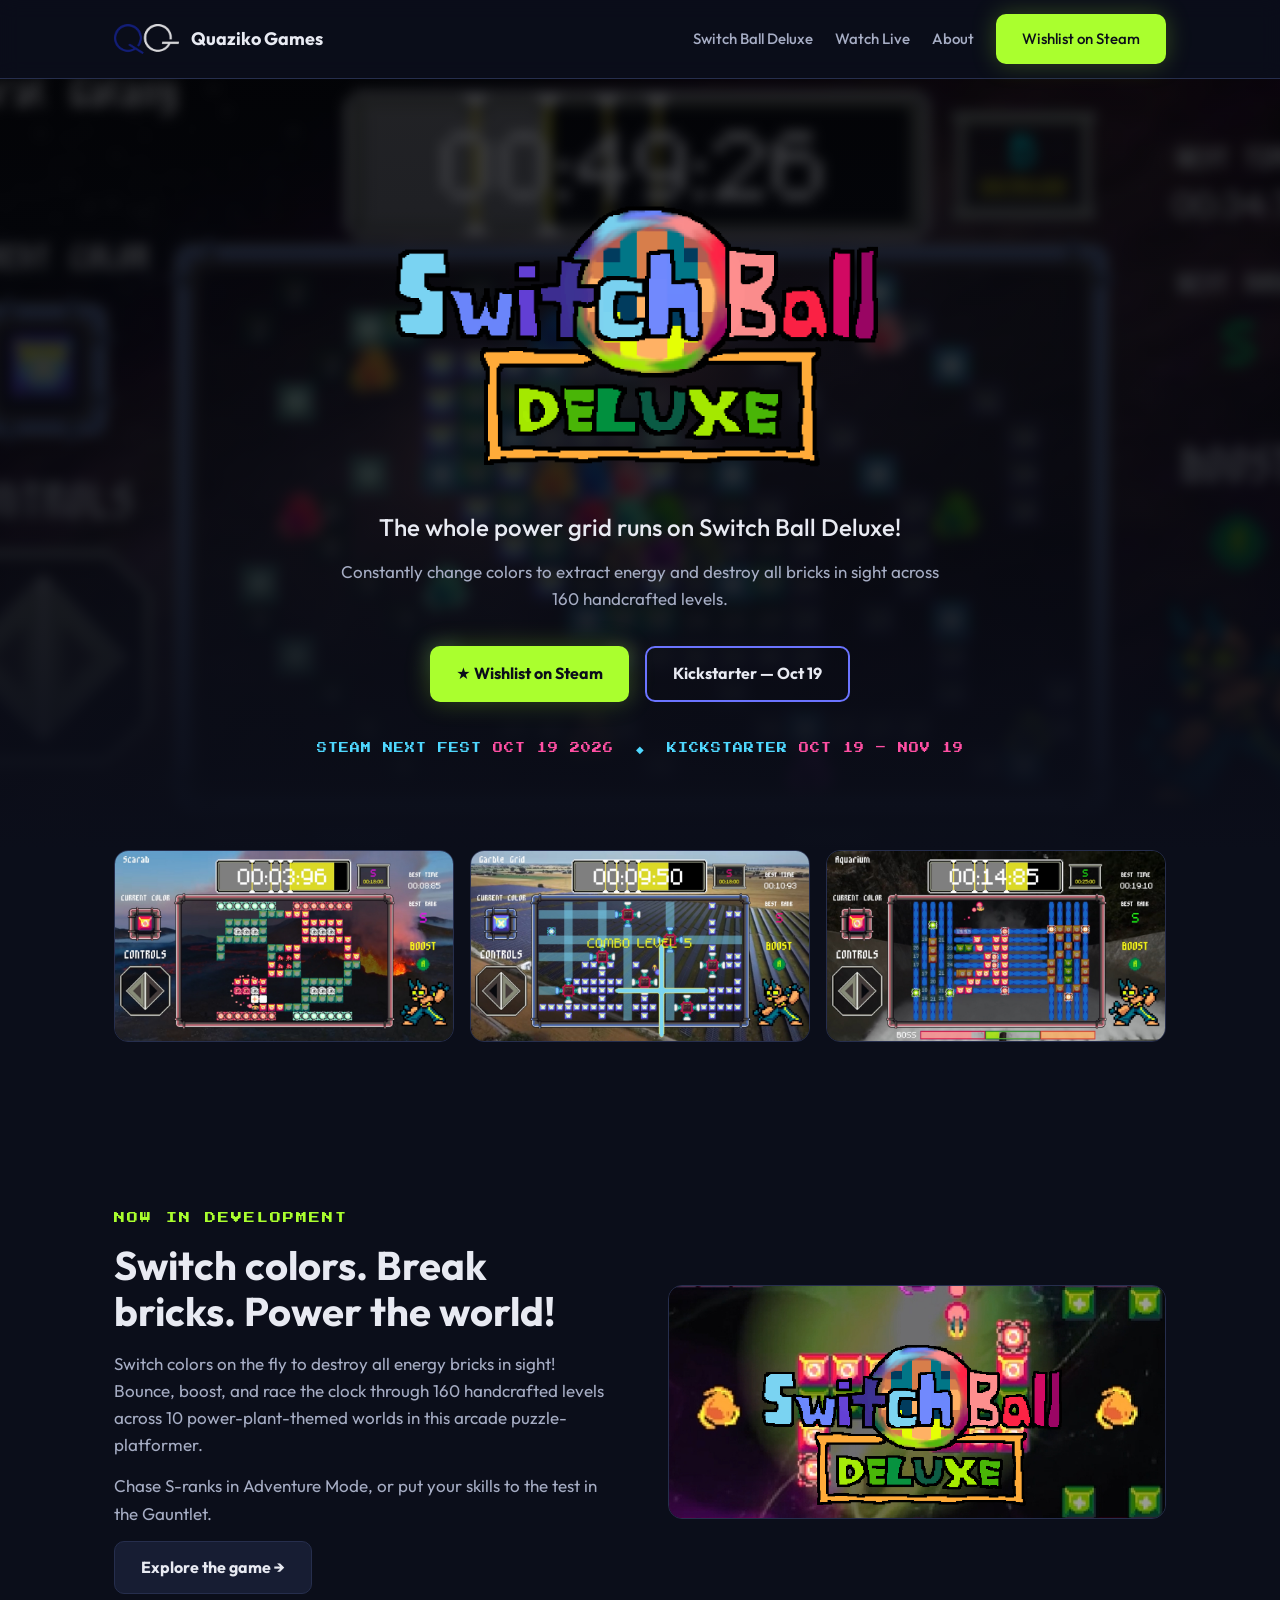
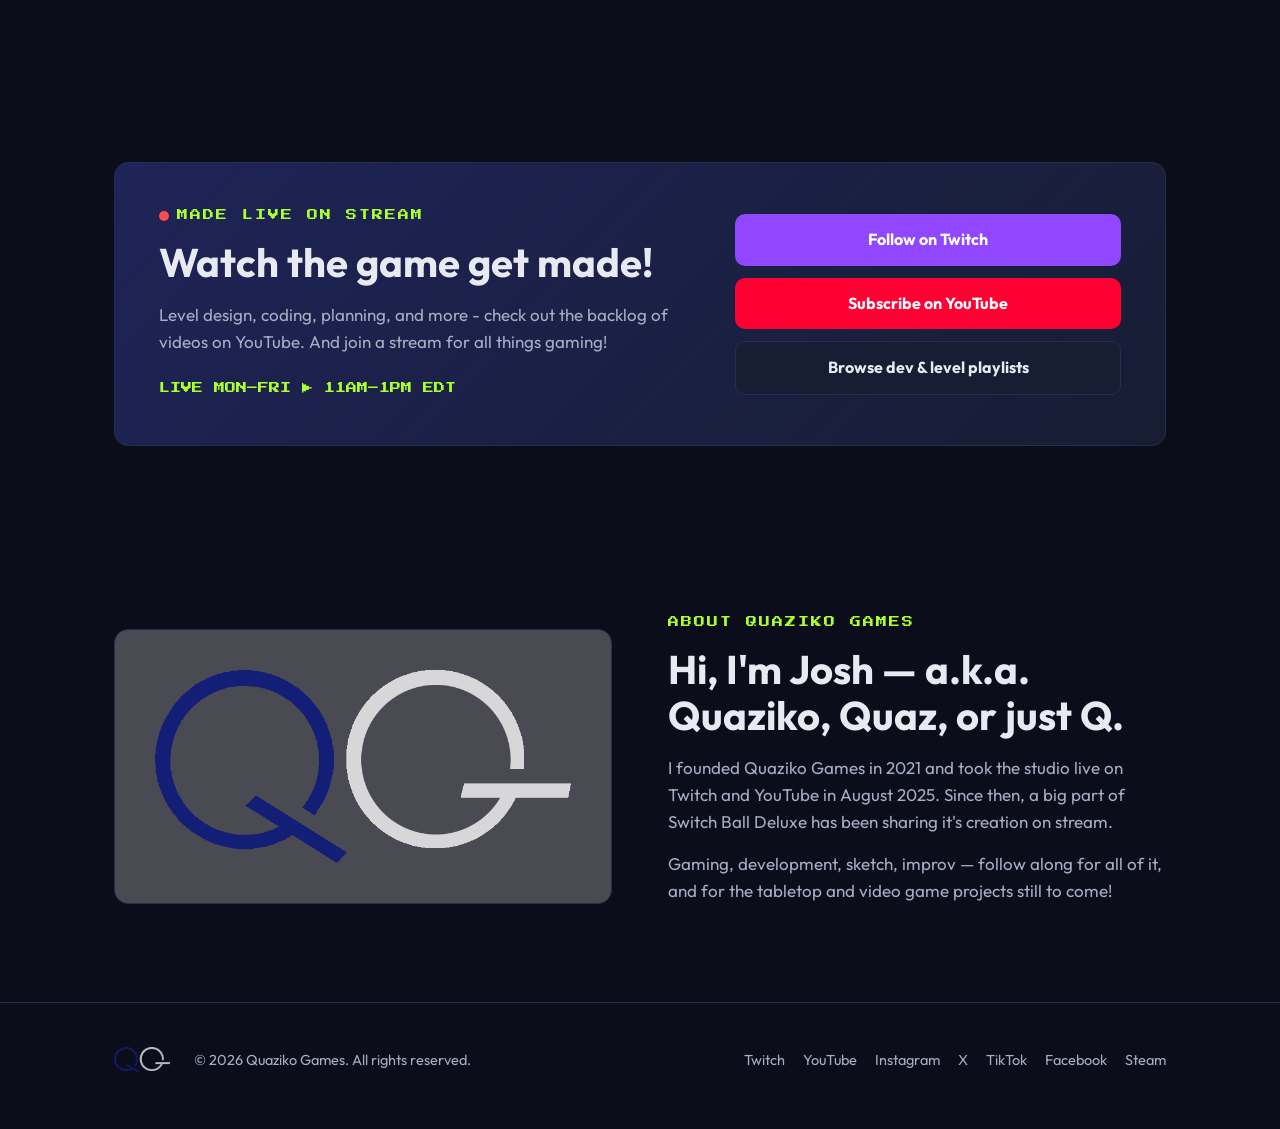
==== commit 2006e098: "Add playlists link to home live banner Co-Authored-By: Claude Fable 5 <noreply@anthropic.com>" ====
--- a/index.html
+++ b/index.html
@@ -88,6 +88,7 @@
         <div class="live-ctas">
           <a class="btn btn-twitch" href="https://www.twitch.tv/quazikogames" target="_blank" rel="noopener">Follow on Twitch</a>
           <a class="btn btn-yt" href="https://www.youtube.com/@quazikogames" target="_blank" rel="noopener">Subscribe on YouTube</a>
+          <a class="btn btn-ghost" href="https://www.youtube.com/@quazikogames/playlists" target="_blank" rel="noopener">Browse dev &amp; level playlists</a>
         </div>
       </div>
     </div>
